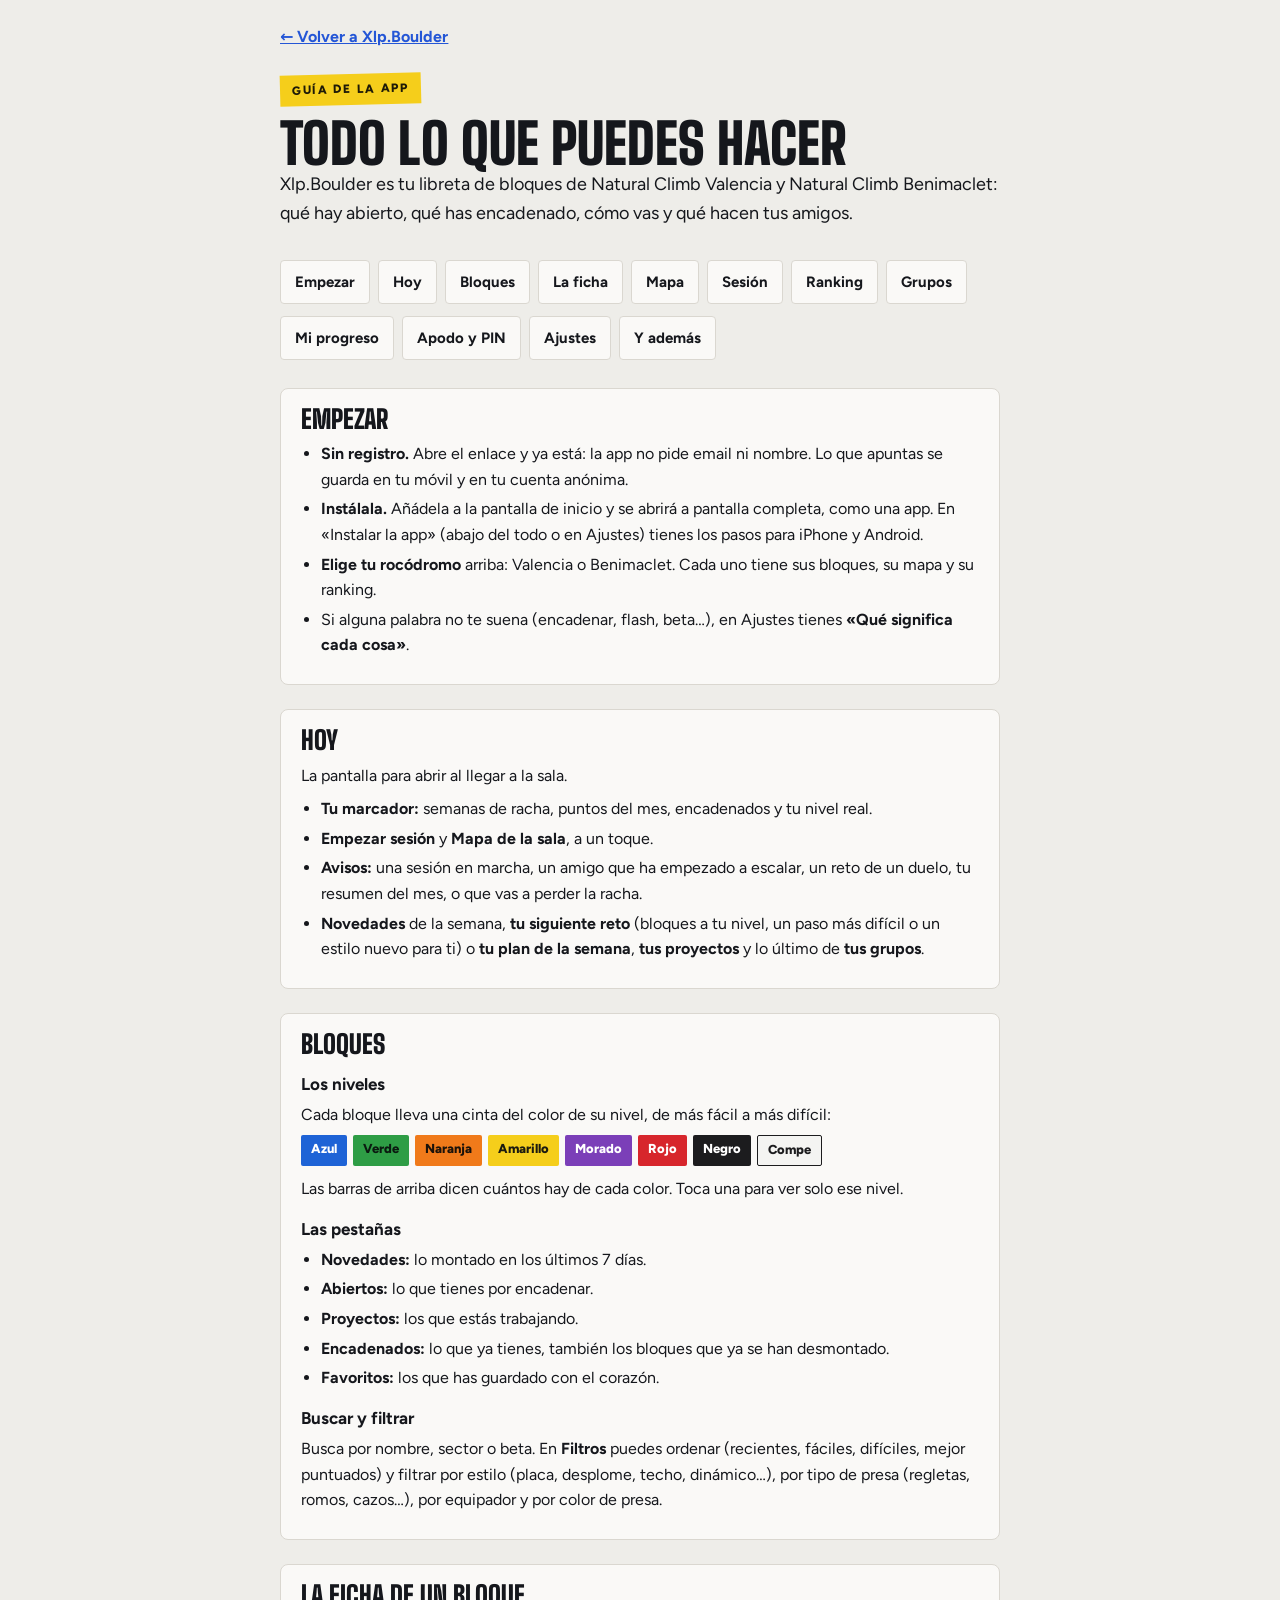
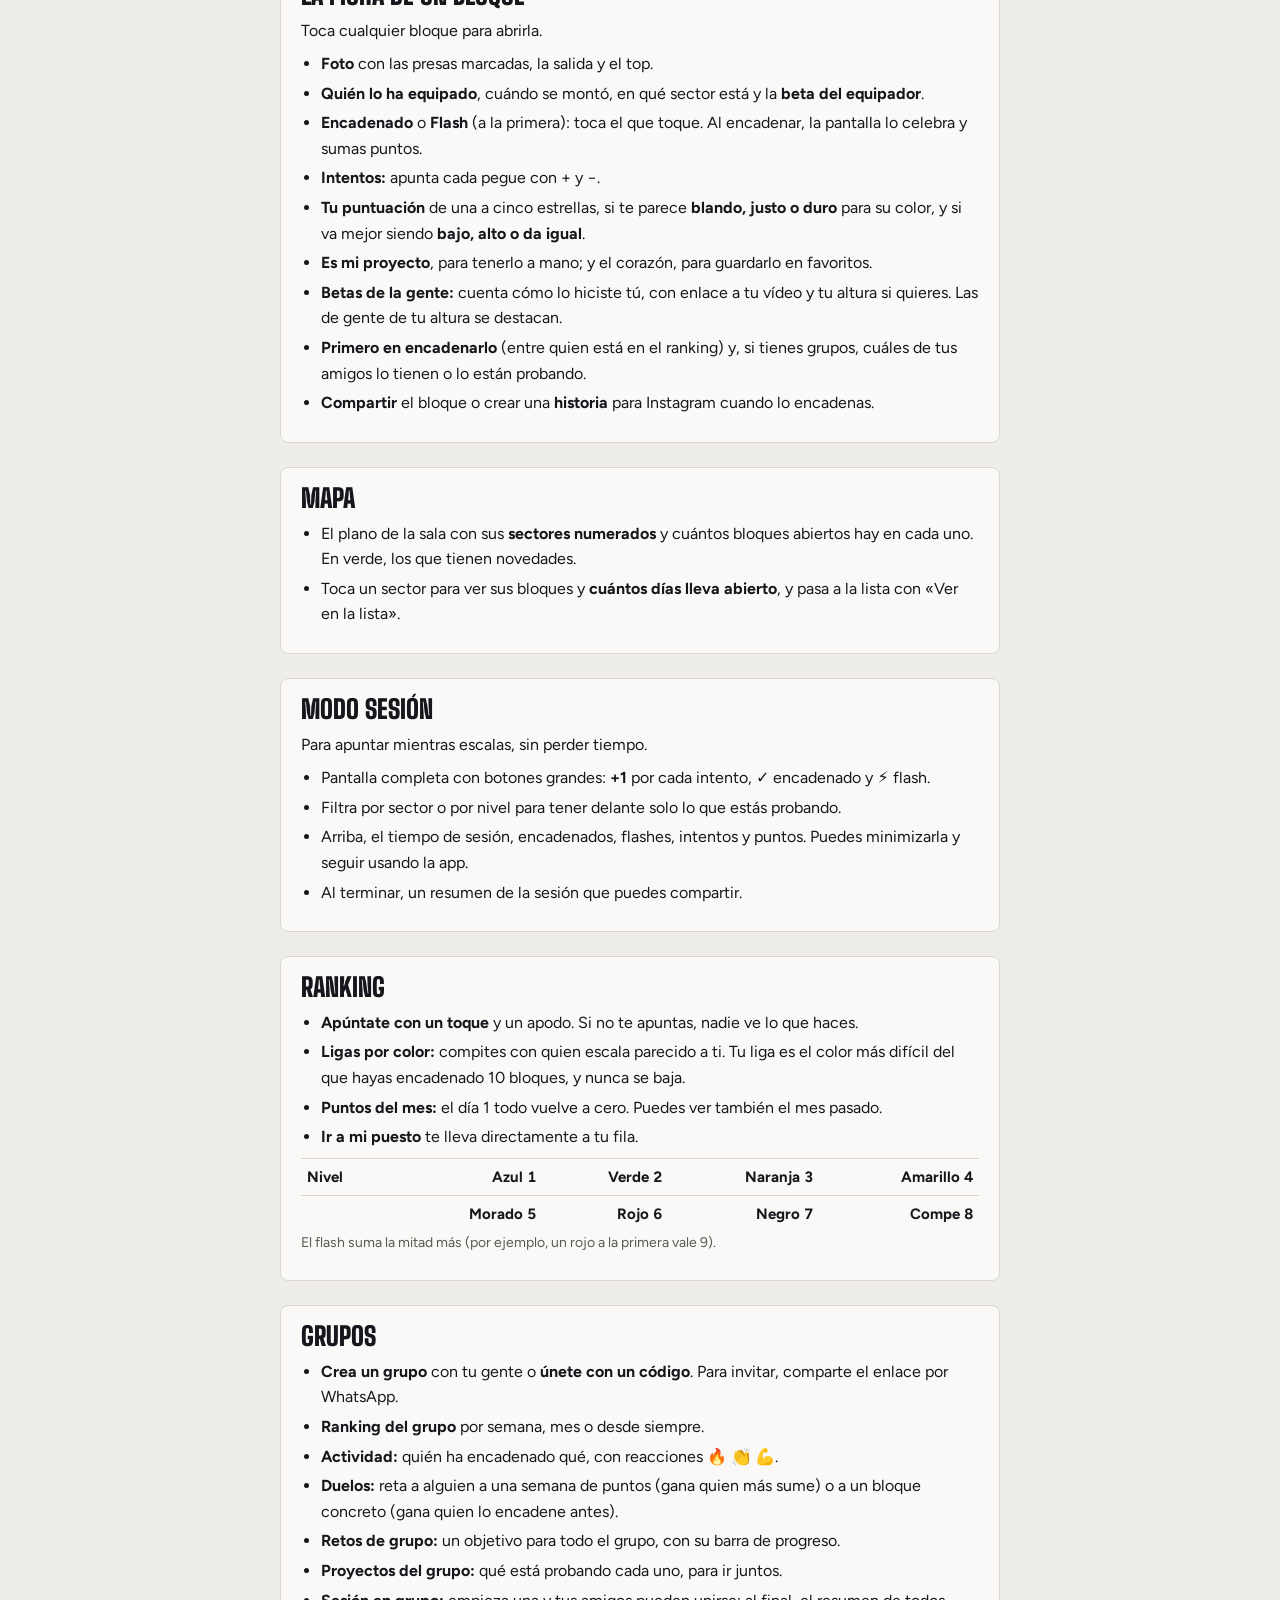
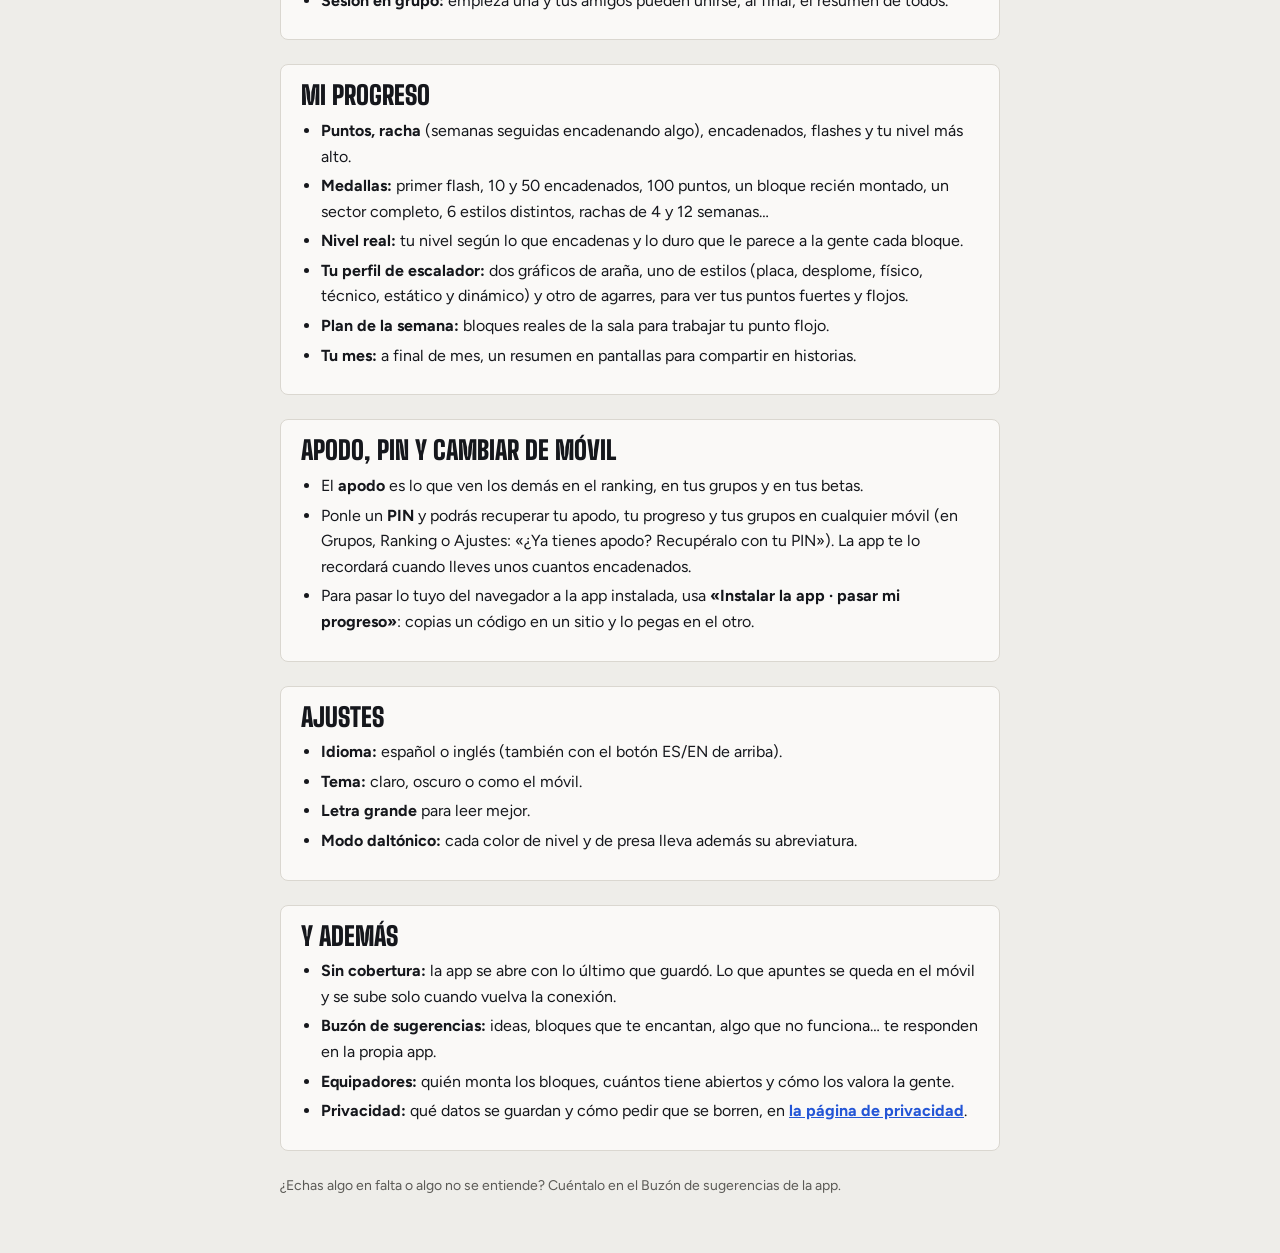
==== guia.html @ 8ceecad9 "Nombres oficiales (Natural Climb Valencia y Natural Climb Benimaclet) y guía de la app - 017-nombres" ====
<!doctype html>
<html lang="es">
<head>
<meta charset="utf-8">
<meta name="viewport" content="width=device-width, initial-scale=1, viewport-fit=cover">
<title>Guía · Xlp.Boulder</title>
<meta name="description" content="Todo lo que se puede hacer en Xlp.Boulder: bloques, encadenados, mapa, sesión, ranking, grupos, progreso y más.">
<meta name="theme-color" content="#EEEDE9" media="(prefers-color-scheme: light)">
<meta name="theme-color" content="#22252C" media="(prefers-color-scheme: dark)">
<link rel="stylesheet" href="fonts/fonts.css">
<link rel="icon" href="icon.svg" type="image/svg+xml">
<style>
  :root { --bg: #EEEDE9; --surface: #FAF9F7; --surface-2: #F1EFEB; --ink: #15171C; --muted: #5A5955; --line: #DAD7D0; --accent: #2456D6; --tape: #F5CE1B; --tape-ink: #1E1A07; color-scheme: light; }
  @media (prefers-color-scheme: dark) { :root { --bg: #22252C; --surface: #2B2F37; --surface-2: #343842; --ink: #F3EEE4; --muted: #ACA9A2; --line: #3D414A; --accent: #8FB0FF; color-scheme: dark; } }
  * { box-sizing: border-box; }
  html { scroll-behavior: smooth; }
  @media (prefers-reduced-motion: reduce) { html { scroll-behavior: auto; } }
  body { margin: 0; background: var(--bg); color: var(--ink); font: 16px/1.6 Figtree, system-ui, sans-serif;
    padding: calc(env(safe-area-inset-top, 0px) + 24px) max(16px, env(safe-area-inset-right, 0px)) 48px max(16px, env(safe-area-inset-left, 0px)); }
  main { max-width: 720px; margin: 0 auto; display: flex; flex-direction: column; gap: 24px; }
  h1, h2 { font-family: "Big Shoulders Display", "Arial Narrow", sans-serif; font-weight: 900; text-transform: uppercase; line-height: .95; margin: 0; }
  h1 { font-size: clamp(40px, 10vw, 56px); } h2 { font-size: 26px; margin-bottom: 10px; scroll-margin-top: 16px; }
  h3 { font-size: 17px; margin: 14px 0 4px; }
  p, ul { margin: 0 0 8px; } ul { padding-left: 20px; } li { margin-bottom: 4px; }
  .note { color: var(--muted); font-size: 14px; }
  .lead { font-size: 18px; }
  section { background: var(--surface); border: 1px solid var(--line); border-radius: 8px; padding: 18px 20px; }
  a { color: var(--accent); font-weight: 700; }
  .back { align-self: flex-start; }
  .toc { display: flex; flex-wrap: wrap; gap: 8px; margin: 0; padding: 0; list-style: none; }
  .toc a { display: inline-flex; align-items: center; min-height: 44px; padding: 0 14px; border-radius: 4px; background: var(--surface); border: 1px solid var(--line); color: var(--ink); text-decoration: none; font-weight: 700; font-size: 15px; }
  .kick { display: inline-block; background: var(--tape); color: var(--tape-ink); font-weight: 800; font-size: 12px; letter-spacing: .14em; text-transform: uppercase; padding: 6px 12px; transform: rotate(-1.5deg); margin-bottom: 12px; }
  .lv { display: flex; flex-wrap: wrap; gap: 6px; margin: 6px 0 10px; padding: 0; list-style: none; }
  .lv li { margin: 0; font-weight: 800; font-size: 13px; padding: 4px 10px; border-radius: 2px; }
  table { width: 100%; border-collapse: collapse; font-size: 15px; } td, th { text-align: left; padding: 6px; border-top: 1px solid var(--line); } td.n { text-align: right; font-variant-numeric: tabular-nums; font-weight: 700; }
</style>
</head>
<body>
<main>
  <a class="back" href="./">← Volver a Xlp.Boulder</a>
  <header>
    <span class="kick">Guía de la app</span>
    <h1>Todo lo que puedes hacer</h1>
    <p class="lead">Xlp.Boulder es tu libreta de bloques de Natural Climb Valencia y Natural Climb Benimaclet: qué hay abierto, qué has encadenado, cómo vas y qué hacen tus amigos.</p>
  </header>

  <nav aria-label="Secciones de la guía">
    <ul class="toc">
      <li><a href="#empezar">Empezar</a></li><li><a href="#hoy">Hoy</a></li><li><a href="#bloques">Bloques</a></li><li><a href="#ficha">La ficha</a></li>
      <li><a href="#mapa">Mapa</a></li><li><a href="#sesion">Sesión</a></li><li><a href="#ranking">Ranking</a></li><li><a href="#grupos">Grupos</a></li>
      <li><a href="#progreso">Mi progreso</a></li><li><a href="#apodo">Apodo y PIN</a></li><li><a href="#ajustes">Ajustes</a></li><li><a href="#mas">Y además</a></li>
    </ul>
  </nav>

  <section id="empezar">
    <h2>Empezar</h2>
    <ul>
      <li><b>Sin registro.</b> Abre el enlace y ya está: la app no pide email ni nombre. Lo que apuntas se guarda en tu móvil y en tu cuenta anónima.</li>
      <li><b>Instálala.</b> Añádela a la pantalla de inicio y se abrirá a pantalla completa, como una app. En «Instalar la app» (abajo del todo o en Ajustes) tienes los pasos para iPhone y Android.</li>
      <li><b>Elige tu rocódromo</b> arriba: Valencia o Benimaclet. Cada uno tiene sus bloques, su mapa y su ranking.</li>
      <li>Si alguna palabra no te suena (encadenar, flash, beta…), en Ajustes tienes <b>«Qué significa cada cosa»</b>.</li>
    </ul>
  </section>

  <section id="hoy">
    <h2>Hoy</h2>
    <p>La pantalla para abrir al llegar a la sala.</p>
    <ul>
      <li><b>Tu marcador:</b> semanas de racha, puntos del mes, encadenados y tu nivel real.</li>
      <li><b>Empezar sesión</b> y <b>Mapa de la sala</b>, a un toque.</li>
      <li><b>Avisos:</b> una sesión en marcha, un amigo que ha empezado a escalar, un reto de un duelo, tu resumen del mes, o que vas a perder la racha.</li>
      <li><b>Novedades</b> de la semana, <b>tu siguiente reto</b> (bloques a tu nivel, un paso más difícil o un estilo nuevo para ti) o <b>tu plan de la semana</b>, <b>tus proyectos</b> y lo último de <b>tus grupos</b>.</li>
    </ul>
  </section>

  <section id="bloques">
    <h2>Bloques</h2>
    <h3>Los niveles</h3>
    <p>Cada bloque lleva una cinta del color de su nivel, de más fácil a más difícil:</p>
    <ul class="lv" aria-label="Niveles">
      <li style="background:#1E63D6;color:#fff">Azul</li><li style="background:#2E9D45;color:#0B1A10">Verde</li><li style="background:#F07A1A;color:#1B120A">Naranja</li><li style="background:#F5CE1B;color:#1B1A10">Amarillo</li>
      <li style="background:#7B3FB8;color:#fff">Morado</li><li style="background:#D7262C;color:#fff">Rojo</li><li style="background:#1C1C1E;color:#fff">Negro</li><li style="background:#F4F4F2;color:#1C1C1E;border:1px solid #1C1C1E">Compe</li>
    </ul>
    <p>Las barras de arriba dicen cuántos hay de cada color. Toca una para ver solo ese nivel.</p>
    <h3>Las pestañas</h3>
    <ul>
      <li><b>Novedades:</b> lo montado en los últimos 7 días.</li>
      <li><b>Abiertos:</b> lo que tienes por encadenar.</li>
      <li><b>Proyectos:</b> los que estás trabajando.</li>
      <li><b>Encadenados:</b> lo que ya tienes, también los bloques que ya se han desmontado.</li>
      <li><b>Favoritos:</b> los que has guardado con el corazón.</li>
    </ul>
    <h3>Buscar y filtrar</h3>
    <p>Busca por nombre, sector o beta. En <b>Filtros</b> puedes ordenar (recientes, fáciles, difíciles, mejor puntuados) y filtrar por estilo (placa, desplome, techo, dinámico…), por tipo de presa (regletas, romos, cazos…), por equipador y por color de presa.</p>
  </section>

  <section id="ficha">
    <h2>La ficha de un bloque</h2>
    <p>Toca cualquier bloque para abrirla.</p>
    <ul>
      <li><b>Foto</b> con las presas marcadas, la salida y el top.</li>
      <li><b>Quién lo ha equipado</b>, cuándo se montó, en qué sector está y la <b>beta del equipador</b>.</li>
      <li><b>Encadenado</b> o <b>Flash</b> (a la primera): toca el que toque. Al encadenar, la pantalla lo celebra y sumas puntos.</li>
      <li><b>Intentos:</b> apunta cada pegue con + y −.</li>
      <li><b>Tu puntuación</b> de una a cinco estrellas, si te parece <b>blando, justo o duro</b> para su color, y si va mejor siendo <b>bajo, alto o da igual</b>.</li>
      <li><b>Es mi proyecto</b>, para tenerlo a mano; y el corazón, para guardarlo en favoritos.</li>
      <li><b>Betas de la gente:</b> cuenta cómo lo hiciste tú, con enlace a tu vídeo y tu altura si quieres. Las de gente de tu altura se destacan.</li>
      <li><b>Primero en encadenarlo</b> (entre quien está en el ranking) y, si tienes grupos, cuáles de tus amigos lo tienen o lo están probando.</li>
      <li><b>Compartir</b> el bloque o crear una <b>historia</b> para Instagram cuando lo encadenas.</li>
    </ul>
  </section>

  <section id="mapa">
    <h2>Mapa</h2>
    <ul>
      <li>El plano de la sala con sus <b>sectores numerados</b> y cuántos bloques abiertos hay en cada uno. En verde, los que tienen novedades.</li>
      <li>Toca un sector para ver sus bloques y <b>cuántos días lleva abierto</b>, y pasa a la lista con «Ver en la lista».</li>
    </ul>
  </section>

  <section id="sesion">
    <h2>Modo sesión</h2>
    <p>Para apuntar mientras escalas, sin perder tiempo.</p>
    <ul>
      <li>Pantalla completa con botones grandes: <b>+1</b> por cada intento, <b>✓</b> encadenado y <b>⚡</b> flash.</li>
      <li>Filtra por sector o por nivel para tener delante solo lo que estás probando.</li>
      <li>Arriba, el tiempo de sesión, encadenados, flashes, intentos y puntos. Puedes minimizarla y seguir usando la app.</li>
      <li>Al terminar, un resumen de la sesión que puedes compartir.</li>
    </ul>
  </section>

  <section id="ranking">
    <h2>Ranking</h2>
    <ul>
      <li><b>Apúntate con un toque</b> y un apodo. Si no te apuntas, nadie ve lo que haces.</li>
      <li><b>Ligas por color:</b> compites con quien escala parecido a ti. Tu liga es el color más difícil del que hayas encadenado 10 bloques, y nunca se baja.</li>
      <li><b>Puntos del mes:</b> el día 1 todo vuelve a cero. Puedes ver también el mes pasado.</li>
      <li><b>Ir a mi puesto</b> te lleva directamente a tu fila.</li>
    </ul>
    <table aria-label="Puntos por nivel">
      <tr><th>Nivel</th><td class="n">Azul 1</td><td class="n">Verde 2</td><td class="n">Naranja 3</td><td class="n">Amarillo 4</td></tr>
      <tr><th></th><td class="n">Morado 5</td><td class="n">Rojo 6</td><td class="n">Negro 7</td><td class="n">Compe 8</td></tr>
    </table>
    <p class="note">El flash suma la mitad más (por ejemplo, un rojo a la primera vale 9).</p>
  </section>

  <section id="grupos">
    <h2>Grupos</h2>
    <ul>
      <li><b>Crea un grupo</b> con tu gente o <b>únete con un código</b>. Para invitar, comparte el enlace por WhatsApp.</li>
      <li><b>Ranking del grupo</b> por semana, mes o desde siempre.</li>
      <li><b>Actividad:</b> quién ha encadenado qué, con reacciones 🔥 👏 💪.</li>
      <li><b>Duelos:</b> reta a alguien a una semana de puntos (gana quien más sume) o a un bloque concreto (gana quien lo encadene antes).</li>
      <li><b>Retos de grupo:</b> un objetivo para todo el grupo, con su barra de progreso.</li>
      <li><b>Proyectos del grupo:</b> qué está probando cada uno, para ir juntos.</li>
      <li><b>Sesión en grupo:</b> empieza una y tus amigos pueden unirse; al final, el resumen de todos.</li>
    </ul>
  </section>

  <section id="progreso">
    <h2>Mi progreso</h2>
    <ul>
      <li><b>Puntos, racha</b> (semanas seguidas encadenando algo), encadenados, flashes y tu nivel más alto.</li>
      <li><b>Medallas:</b> primer flash, 10 y 50 encadenados, 100 puntos, un bloque recién montado, un sector completo, 6 estilos distintos, rachas de 4 y 12 semanas…</li>
      <li><b>Nivel real:</b> tu nivel según lo que encadenas y lo duro que le parece a la gente cada bloque.</li>
      <li><b>Tu perfil de escalador:</b> dos gráficos de araña, uno de estilos (placa, desplome, físico, técnico, estático y dinámico) y otro de agarres, para ver tus puntos fuertes y flojos.</li>
      <li><b>Plan de la semana:</b> bloques reales de la sala para trabajar tu punto flojo.</li>
      <li><b>Tu mes:</b> a final de mes, un resumen en pantallas para compartir en historias.</li>
    </ul>
  </section>

  <section id="apodo">
    <h2>Apodo, PIN y cambiar de móvil</h2>
    <ul>
      <li>El <b>apodo</b> es lo que ven los demás en el ranking, en tus grupos y en tus betas.</li>
      <li>Ponle un <b>PIN</b> y podrás recuperar tu apodo, tu progreso y tus grupos en cualquier móvil (en Grupos, Ranking o Ajustes: «¿Ya tienes apodo? Recupéralo con tu PIN»). La app te lo recordará cuando lleves unos cuantos encadenados.</li>
      <li>Para pasar lo tuyo del navegador a la app instalada, usa <b>«Instalar la app · pasar mi progreso»</b>: copias un código en un sitio y lo pegas en el otro.</li>
    </ul>
  </section>

  <section id="ajustes">
    <h2>Ajustes</h2>
    <ul>
      <li><b>Idioma:</b> español o inglés (también con el botón ES/EN de arriba).</li>
      <li><b>Tema:</b> claro, oscuro o como el móvil.</li>
      <li><b>Letra grande</b> para leer mejor.</li>
      <li><b>Modo daltónico:</b> cada color de nivel y de presa lleva además su abreviatura.</li>
    </ul>
  </section>

  <section id="mas">
    <h2>Y además</h2>
    <ul>
      <li><b>Sin cobertura:</b> la app se abre con lo último que guardó. Lo que apuntes se queda en el móvil y se sube solo cuando vuelva la conexión.</li>
      <li><b>Buzón de sugerencias:</b> ideas, bloques que te encantan, algo que no funciona… te responden en la propia app.</li>
      <li><b>Equipadores:</b> quién monta los bloques, cuántos tiene abiertos y cómo los valora la gente.</li>
      <li><b>Privacidad:</b> qué datos se guardan y cómo pedir que se borren, en <a href="privacidad.html">la página de privacidad</a>.</li>
    </ul>
  </section>

  <p class="note">¿Echas algo en falta o algo no se entiende? Cuéntalo en el Buzón de sugerencias de la app.</p>
</main>
</body>
</html>
---- fonts/fonts.css ----
/* Tipografías servidas desde la propia web (no desde Google), para no enviar la IP de nadie a terceros.
   Big Shoulders Display y Figtree, licencia SIL Open Font License 1.1 (ver fonts/OFL.txt). Solo latín y latín ampliado. */
/* Big Shoulders Display · latin-ext */
@font-face {
  font-family: 'Big Shoulders Display';
  font-style: normal;
  font-weight: 700;
  font-display: swap;
  src: url(big-shoulders-display-latin-ext.woff2) format('woff2');
  unicode-range: U+0100-02BA, U+02BD-02C5, U+02C7-02CC, U+02CE-02D7, U+02DD-02FF, U+0304, U+0308, U+0329, U+1D00-1DBF, U+1E00-1E9F, U+1EF2-1EFF, U+2020, U+20A0-20AB, U+20AD-20C4, U+2113, U+2C60-2C7F, U+A720-A7FF;
}
/* Big Shoulders Display · latin */
@font-face {
  font-family: 'Big Shoulders Display';
  font-style: normal;
  font-weight: 700;
  font-display: swap;
  src: url(big-shoulders-display-latin.woff2) format('woff2');
  unicode-range: U+0000-00FF, U+0131, U+0152-0153, U+02BB-02BC, U+02C6, U+02DA, U+02DC, U+0304, U+0308, U+0329, U+2000-206F, U+20AC, U+2122, U+2191, U+2193, U+2212, U+2215, U+FEFF, U+FFFD;
}
/* Big Shoulders Display · latin-ext */
@font-face {
  font-family: 'Big Shoulders Display';
  font-style: normal;
  font-weight: 800;
  font-display: swap;
  src: url(big-shoulders-display-latin-ext.woff2) format('woff2');
  unicode-range: U+0100-02BA, U+02BD-02C5, U+02C7-02CC, U+02CE-02D7, U+02DD-02FF, U+0304, U+0308, U+0329, U+1D00-1DBF, U+1E00-1E9F, U+1EF2-1EFF, U+2020, U+20A0-20AB, U+20AD-20C4, U+2113, U+2C60-2C7F, U+A720-A7FF;
}
/* Big Shoulders Display · latin */
@font-face {
  font-family: 'Big Shoulders Display';
  font-style: normal;
  font-weight: 800;
  font-display: swap;
  src: url(big-shoulders-display-latin.woff2) format('woff2');
  unicode-range: U+0000-00FF, U+0131, U+0152-0153, U+02BB-02BC, U+02C6, U+02DA, U+02DC, U+0304, U+0308, U+0329, U+2000-206F, U+20AC, U+2122, U+2191, U+2193, U+2212, U+2215, U+FEFF, U+FFFD;
}
/* Big Shoulders Display · latin-ext */
@font-face {
  font-family: 'Big Shoulders Display';
  font-style: normal;
  font-weight: 900;
  font-display: swap;
  src: url(big-shoulders-display-latin-ext.woff2) format('woff2');
  unicode-range: U+0100-02BA, U+02BD-02C5, U+02C7-02CC, U+02CE-02D7, U+02DD-02FF, U+0304, U+0308, U+0329, U+1D00-1DBF, U+1E00-1E9F, U+1EF2-1EFF, U+2020, U+20A0-20AB, U+20AD-20C4, U+2113, U+2C60-2C7F, U+A720-A7FF;
}
/* Big Shoulders Display · latin */
@font-face {
  font-family: 'Big Shoulders Display';
  font-style: normal;
  font-weight: 900;
  font-display: swap;
  src: url(big-shoulders-display-latin.woff2) format('woff2');
  unicode-range: U+0000-00FF, U+0131, U+0152-0153, U+02BB-02BC, U+02C6, U+02DA, U+02DC, U+0304, U+0308, U+0329, U+2000-206F, U+20AC, U+2122, U+2191, U+2193, U+2212, U+2215, U+FEFF, U+FFFD;
}
/* Figtree · latin-ext */
@font-face {
  font-family: 'Figtree';
  font-style: normal;
  font-weight: 400;
  font-display: swap;
  src: url(figtree-latin-ext.woff2) format('woff2');
  unicode-range: U+0100-02BA, U+02BD-02C5, U+02C7-02CC, U+02CE-02D7, U+02DD-02FF, U+0304, U+0308, U+0329, U+1D00-1DBF, U+1E00-1E9F, U+1EF2-1EFF, U+2020, U+20A0-20AB, U+20AD-20C4, U+2113, U+2C60-2C7F, U+A720-A7FF;
}
/* Figtree · latin */
@font-face {
  font-family: 'Figtree';
  font-style: normal;
  font-weight: 400;
  font-display: swap;
  src: url(figtree-latin.woff2) format('woff2');
  unicode-range: U+0000-00FF, U+0131, U+0152-0153, U+02BB-02BC, U+02C6, U+02DA, U+02DC, U+0304, U+0308, U+0329, U+2000-206F, U+20AC, U+2122, U+2191, U+2193, U+2212, U+2215, U+FEFF, U+FFFD;
}
/* Figtree · latin-ext */
@font-face {
  font-family: 'Figtree';
  font-style: normal;
  font-weight: 500;
  font-display: swap;
  src: url(figtree-latin-ext.woff2) format('woff2');
  unicode-range: U+0100-02BA, U+02BD-02C5, U+02C7-02CC, U+02CE-02D7, U+02DD-02FF, U+0304, U+0308, U+0329, U+1D00-1DBF, U+1E00-1E9F, U+1EF2-1EFF, U+2020, U+20A0-20AB, U+20AD-20C4, U+2113, U+2C60-2C7F, U+A720-A7FF;
}
/* Figtree · latin */
@font-face {
  font-family: 'Figtree';
  font-style: normal;
  font-weight: 500;
  font-display: swap;
  src: url(figtree-latin.woff2) format('woff2');
  unicode-range: U+0000-00FF, U+0131, U+0152-0153, U+02BB-02BC, U+02C6, U+02DA, U+02DC, U+0304, U+0308, U+0329, U+2000-206F, U+20AC, U+2122, U+2191, U+2193, U+2212, U+2215, U+FEFF, U+FFFD;
}
/* Figtree · latin-ext */
@font-face {
  font-family: 'Figtree';
  font-style: normal;
  font-weight: 600;
  font-display: swap;
  src: url(figtree-latin-ext.woff2) format('woff2');
  unicode-range: U+0100-02BA, U+02BD-02C5, U+02C7-02CC, U+02CE-02D7, U+02DD-02FF, U+0304, U+0308, U+0329, U+1D00-1DBF, U+1E00-1E9F, U+1EF2-1EFF, U+2020, U+20A0-20AB, U+20AD-20C4, U+2113, U+2C60-2C7F, U+A720-A7FF;
}
/* Figtree · latin */
@font-face {
  font-family: 'Figtree';
  font-style: normal;
  font-weight: 600;
  font-display: swap;
  src: url(figtree-latin.woff2) format('woff2');
  unicode-range: U+0000-00FF, U+0131, U+0152-0153, U+02BB-02BC, U+02C6, U+02DA, U+02DC, U+0304, U+0308, U+0329, U+2000-206F, U+20AC, U+2122, U+2191, U+2193, U+2212, U+2215, U+FEFF, U+FFFD;
}
/* Figtree · latin-ext */
@font-face {
  font-family: 'Figtree';
  font-style: normal;
  font-weight: 700;
  font-display: swap;
  src: url(figtree-latin-ext.woff2) format('woff2');
  unicode-range: U+0100-02BA, U+02BD-02C5, U+02C7-02CC, U+02CE-02D7, U+02DD-02FF, U+0304, U+0308, U+0329, U+1D00-1DBF, U+1E00-1E9F, U+1EF2-1EFF, U+2020, U+20A0-20AB, U+20AD-20C4, U+2113, U+2C60-2C7F, U+A720-A7FF;
}
/* Figtree · latin */
@font-face {
  font-family: 'Figtree';
  font-style: normal;
  font-weight: 700;
  font-display: swap;
  src: url(figtree-latin.woff2) format('woff2');
  unicode-range: U+0000-00FF, U+0131, U+0152-0153, U+02BB-02BC, U+02C6, U+02DA, U+02DC, U+0304, U+0308, U+0329, U+2000-206F, U+20AC, U+2122, U+2191, U+2193, U+2212, U+2215, U+FEFF, U+FFFD;
}
/* Figtree · latin-ext */
@font-face {
  font-family: 'Figtree';
  font-style: normal;
  font-weight: 800;
  font-display: swap;
  src: url(figtree-latin-ext.woff2) format('woff2');
  unicode-range: U+0100-02BA, U+02BD-02C5, U+02C7-02CC, U+02CE-02D7, U+02DD-02FF, U+0304, U+0308, U+0329, U+1D00-1DBF, U+1E00-1E9F, U+1EF2-1EFF, U+2020, U+20A0-20AB, U+20AD-20C4, U+2113, U+2C60-2C7F, U+A720-A7FF;
}
/* Figtree · latin */
@font-face {
  font-family: 'Figtree';
  font-style: normal;
  font-weight: 800;
  font-display: swap;
  src: url(figtree-latin.woff2) format('woff2');
  unicode-range: U+0000-00FF, U+0131, U+0152-0153, U+02BB-02BC, U+02C6, U+02DA, U+02DC, U+0304, U+0308, U+0329, U+2000-206F, U+20AC, U+2122, U+2191, U+2193, U+2212, U+2215, U+FEFF, U+FFFD;
}
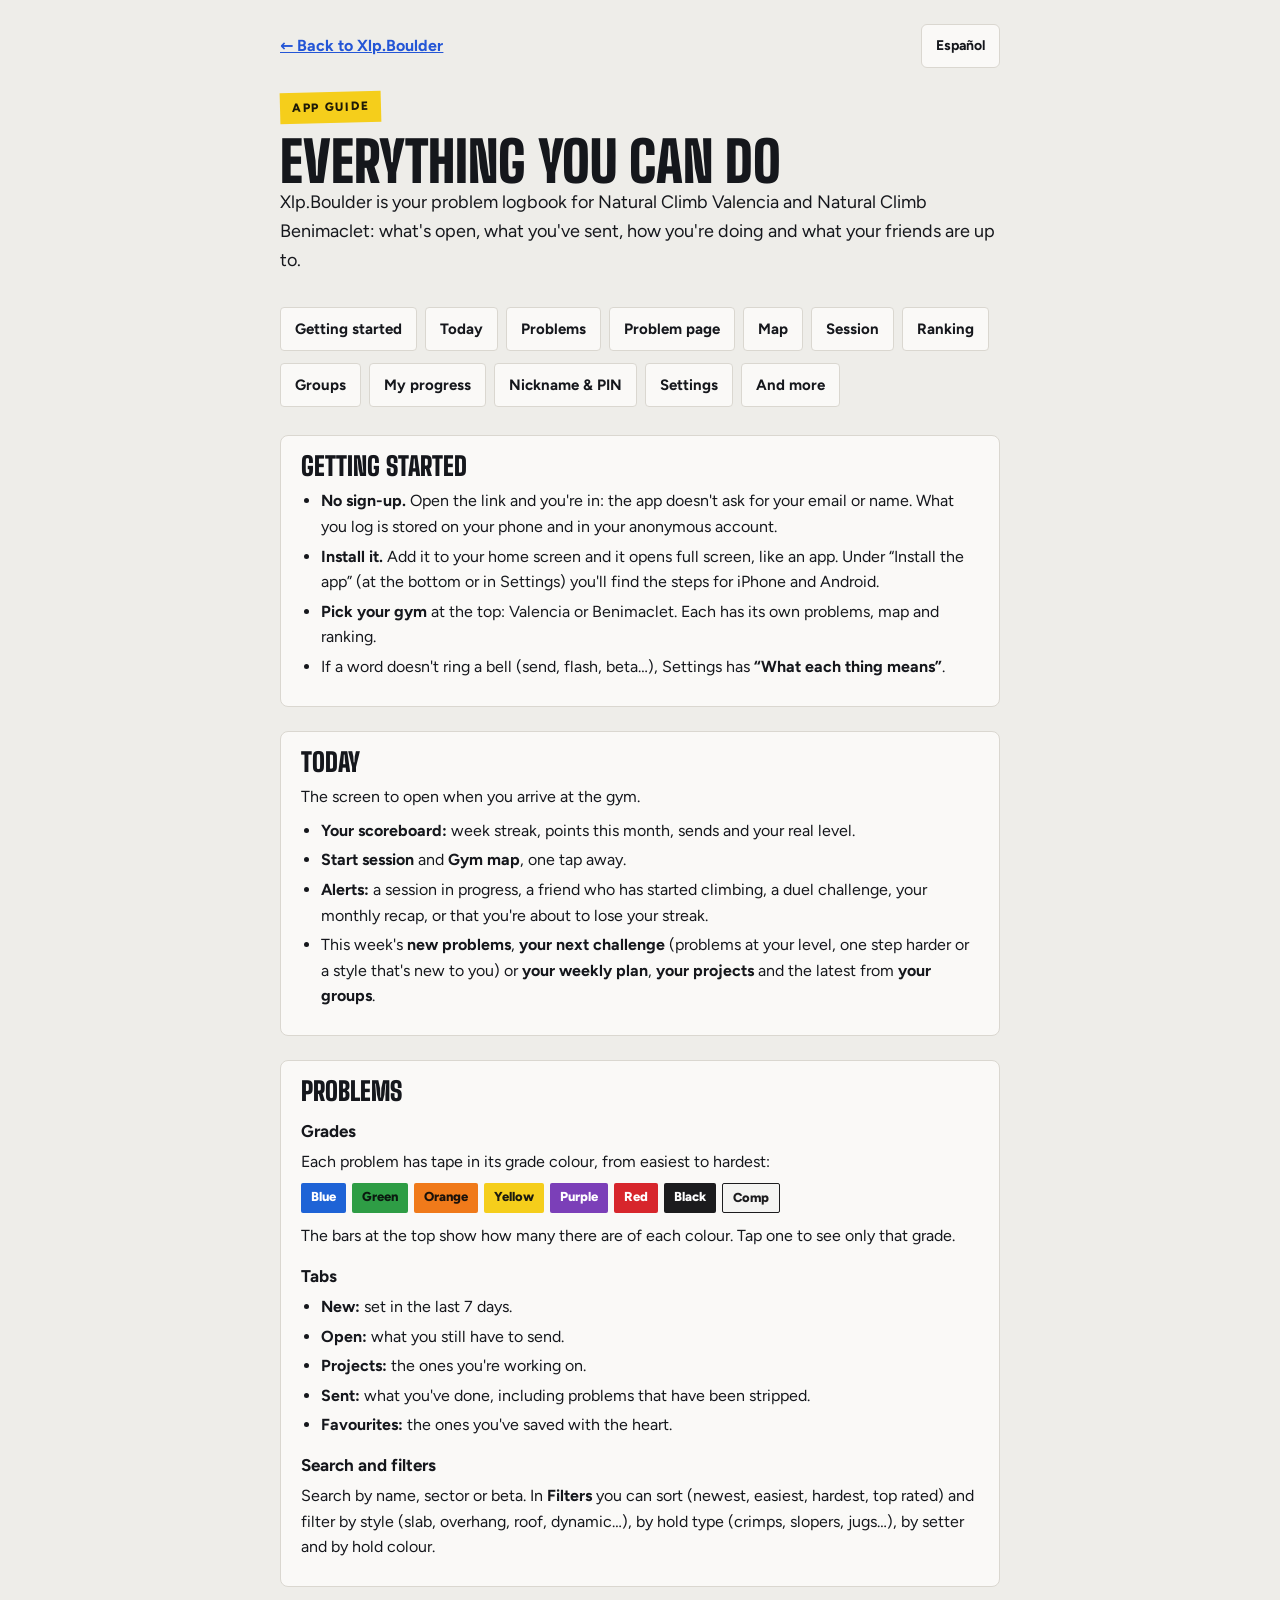
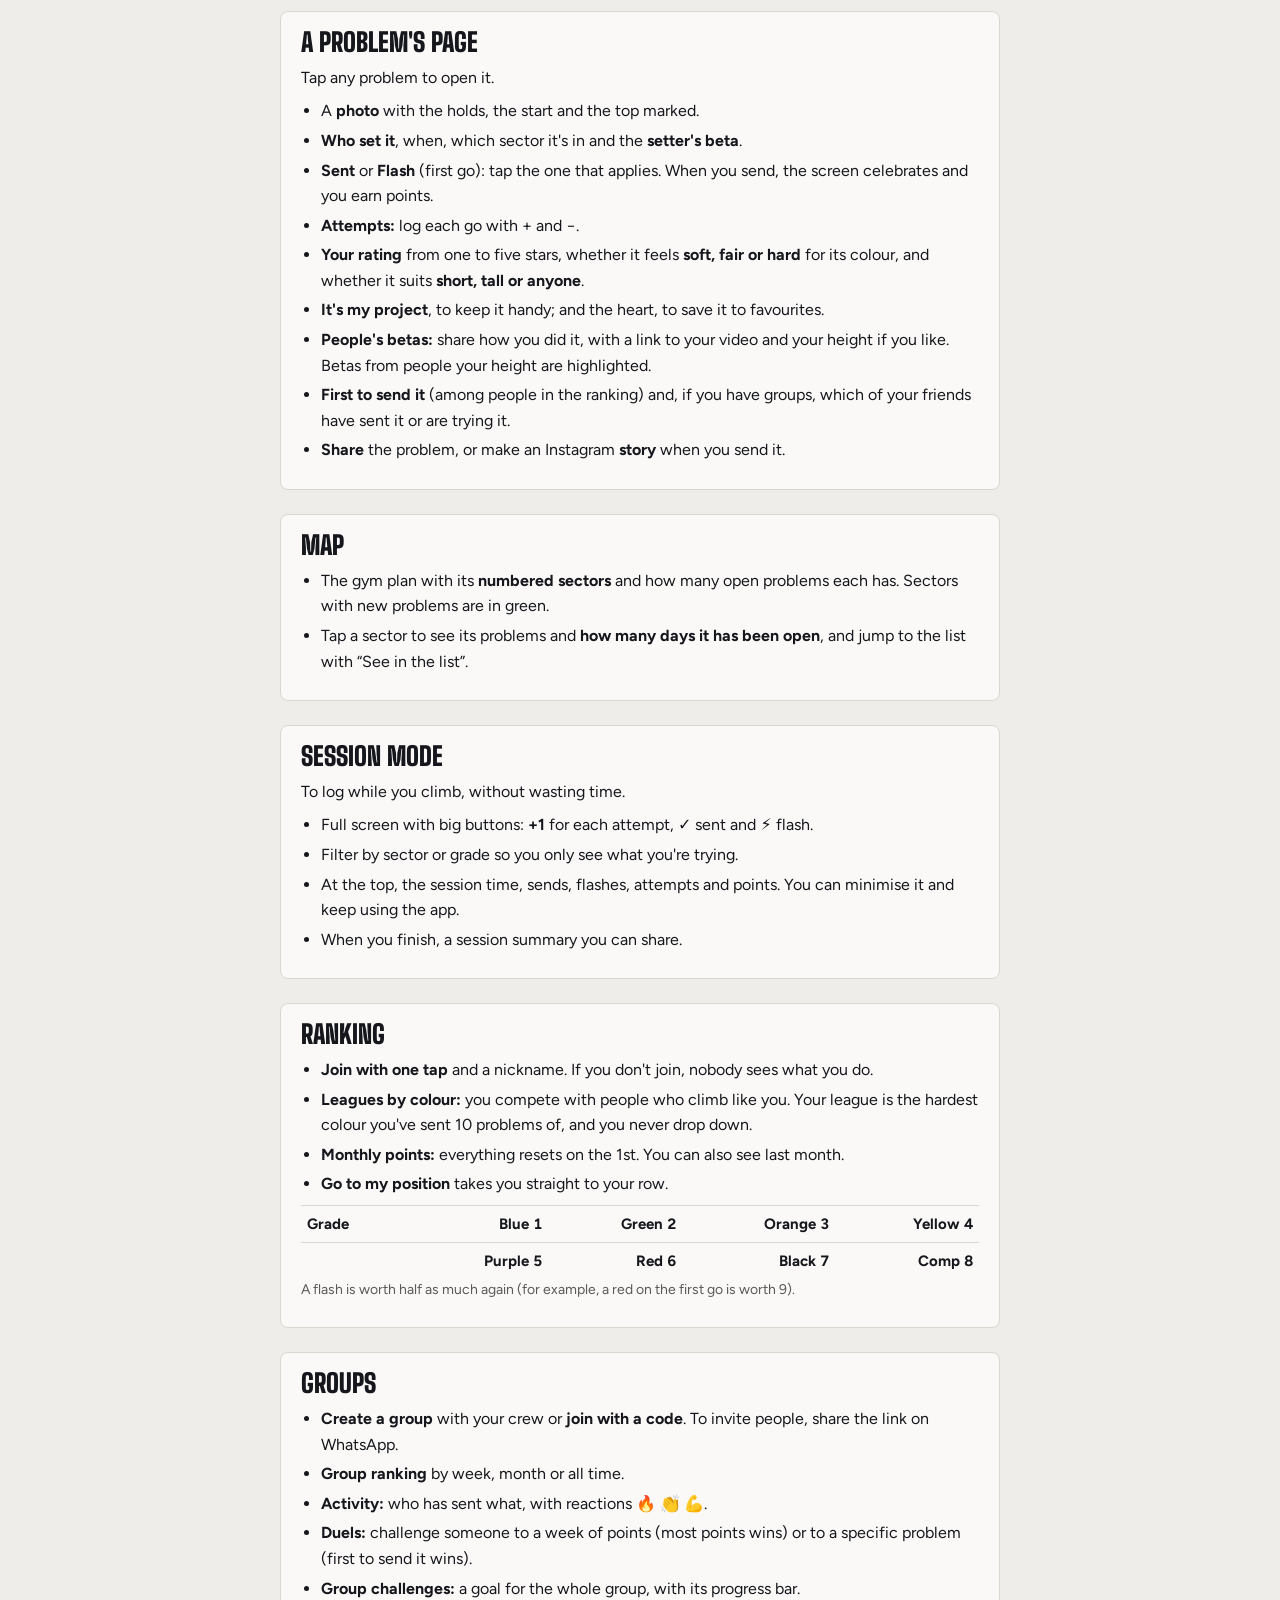
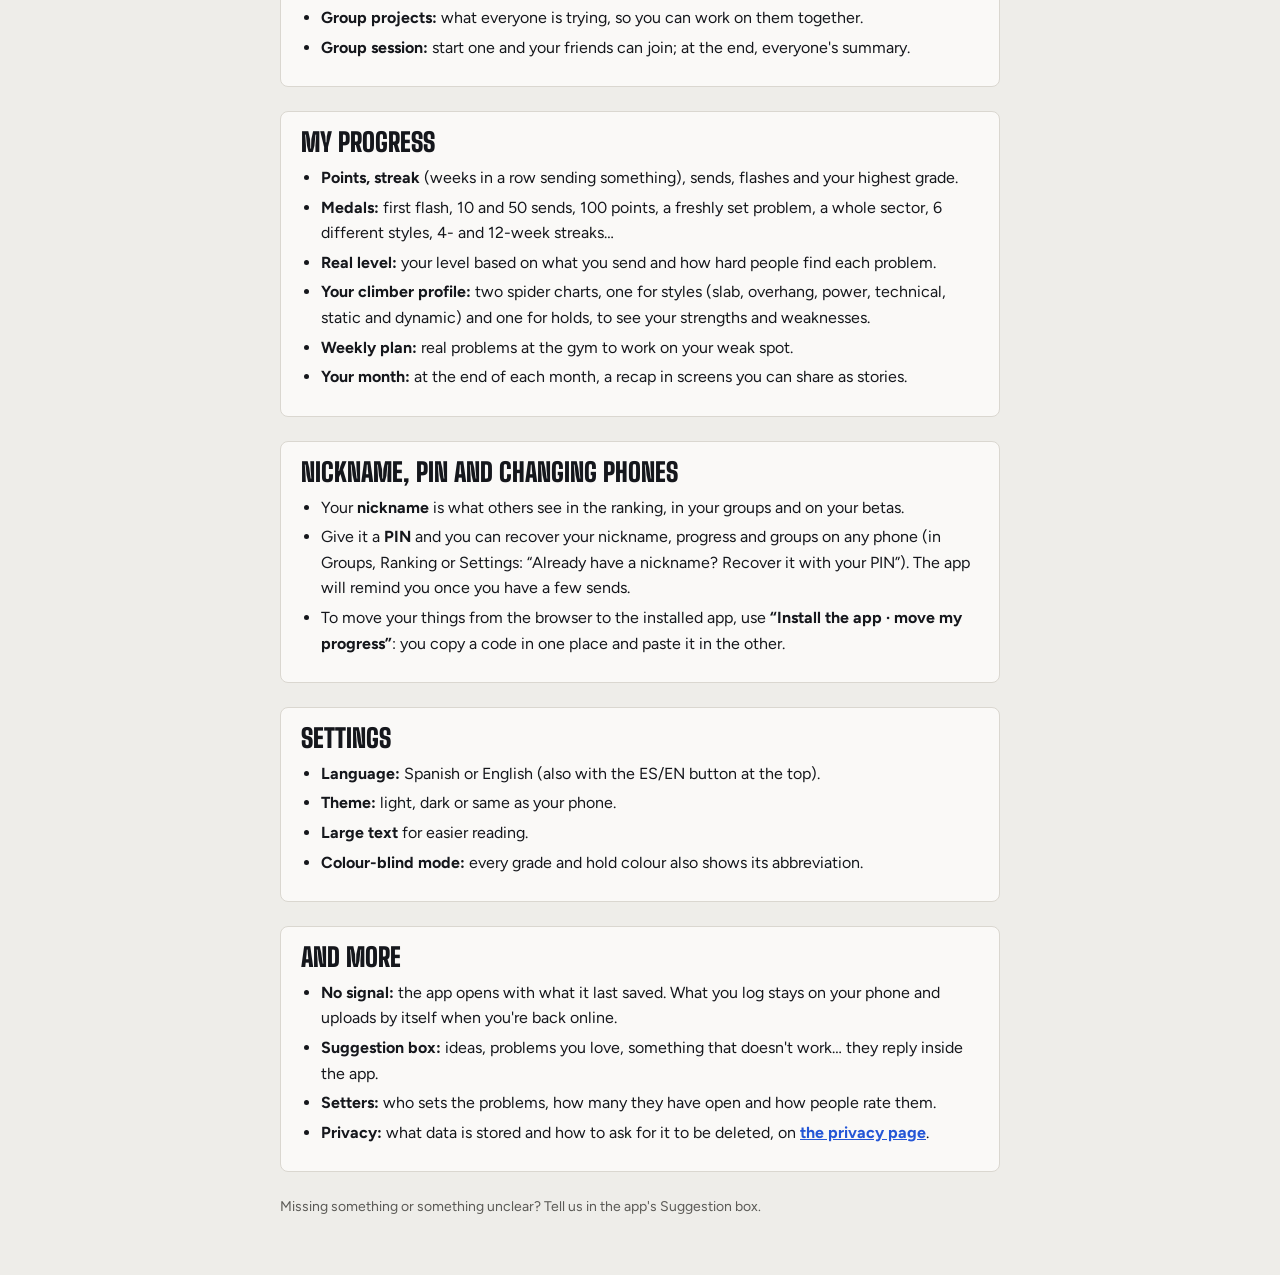
==== commit 8df8d127: "Guía y privacidad también en inglés: se abren en el idioma de la app, con botón para cambiar Co-Auth" ====
--- a/guia.html
+++ b/guia.html
@@ -2,11 +2,15 @@
 <html lang="es">
 <head>
 <meta charset="utf-8">
+<script>/* Si la app está en inglés, la versión en inglés (salvo que se haya pedido el español con ?es) */
+try { if (!/[?&]es\b/.test(location.search)) { var v = JSON.parse(localStorage.getItem("lb-lang")); var l = (v === "es" || v === "en") ? v : (/^(es|ca|gl|eu)/i.test(navigator.language || "es") ? "es" : "en"); if (l === "en") location.replace("guide.html" + location.hash); } } catch (e) {}</script>
+
 <meta name="viewport" content="width=device-width, initial-scale=1, viewport-fit=cover">
 <title>Guía · Xlp.Boulder</title>
 <meta name="description" content="Todo lo que se puede hacer en Xlp.Boulder: bloques, encadenados, mapa, sesión, ranking, grupos, progreso y más.">
 <meta name="theme-color" content="#EEEDE9" media="(prefers-color-scheme: light)">
 <meta name="theme-color" content="#22252C" media="(prefers-color-scheme: dark)">
+<link rel="alternate" hreflang="en" href="guide.html">
 <link rel="stylesheet" href="fonts/fonts.css">
 <link rel="icon" href="icon.svg" type="image/svg+xml">
 <style>
@@ -33,11 +37,13 @@
   .lv { display: flex; flex-wrap: wrap; gap: 6px; margin: 6px 0 10px; padding: 0; list-style: none; }
   .lv li { margin: 0; font-weight: 800; font-size: 13px; padding: 4px 10px; border-radius: 2px; }
   table { width: 100%; border-collapse: collapse; font-size: 15px; } td, th { text-align: left; padding: 6px; border-top: 1px solid var(--line); } td.n { text-align: right; font-variant-numeric: tabular-nums; font-weight: 700; }
+  .top { display: flex; justify-content: space-between; align-items: center; gap: 12px; }
+  .lang { display: inline-flex; align-items: center; min-height: 44px; padding: 0 14px; border: 1px solid var(--line); border-radius: 6px; background: var(--surface); color: var(--ink) !important; text-decoration: none; font-size: 14px; }
 </style>
 </head>
 <body>
 <main>
-  <a class="back" href="./">← Volver a Xlp.Boulder</a>
+  <div class="top"><a href="./">← Volver a Xlp.Boulder</a><a class="lang" href="guide.html" lang="en">English</a></div>
   <header>
     <span class="kick">Guía de la app</span>
     <h1>Todo lo que puedes hacer</h1>
